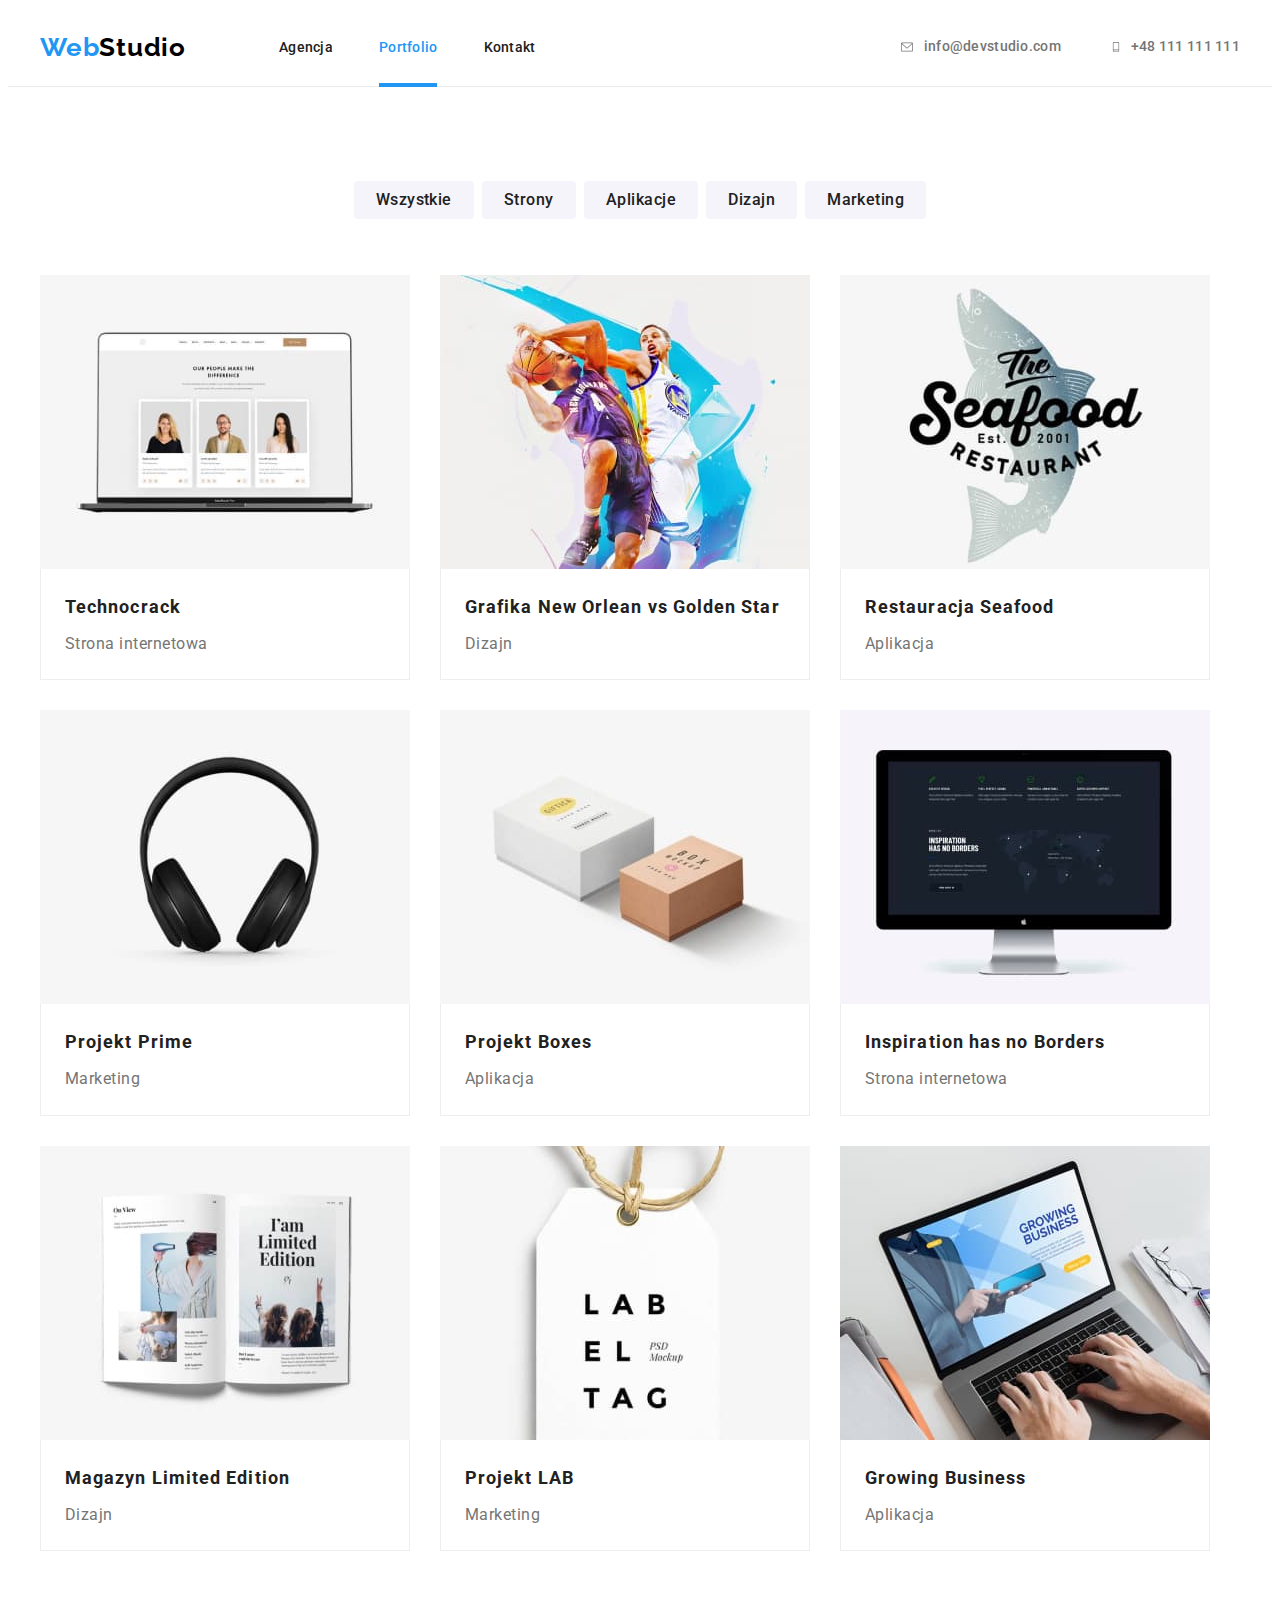
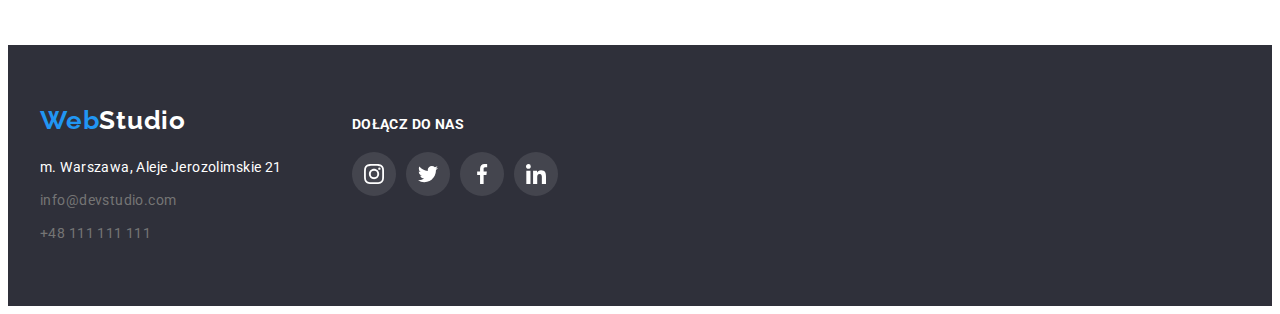
==== portfolio.html @ 90dc6b19 "Initial commit" ====
<!DOCTYPE html>
<html lang="pl">
  <head>
    <meta charset="UTF-8" />
    <meta http-equiv="X-UA-Compatible" content="IE=edge" />
    <meta name="viewport" content="width=device-width, initial-scale=1.0" />
    <title>Portfolio</title>

    <link rel="preconnect" href="https://fonts.googleapis.com" />
    <link rel="preconnect" href="https://fonts.gstatic.com" crossorigin />
    <link
      href="https://fonts.googleapis.com/css2?family=Raleway:wght@700&family=Roboto:wght@400;500;700;900&display=swap"
      rel="stylesheet"
    />
    <link
      rel="stylesheet"
      href="https://cdnjs.cloudflare.com/ajax/libs/modern-normalize/2.0.0/modern-normalize.min.css"
      integrity="sha512-4xo8blKMVCiXpTaLzQSLSw3KFOVPWhm/TRtuPVc4WG6kUgjH6J03IBuG7JZPkcWMxJ5huwaBpOpnwYElP/m6wg=="
      crossorigin="anonymous"
      referrerpolicy="no-referrer"
    />
    <link rel="stylesheet" href="./css/styles.css" />
  </head>
  <body>
    <header class="border">
      <div class="header container">
        <a href="./index.html" class="logo-web"
          >Web<span class="logo-studio">Studio</span></a
        >
        <nav>
          <ul class="header-nav">
            <li>
              <a class="header-link" href="./index.html">Agencja</a>
            </li>
            <li>
              <a class="header-link current" href="./portfolio.html"
                >Portfolio</a
              >
               <div class="underscore-portfolio"></div>
            </li>
            <li>
              <a class="header-link" href="./portfolio.html">Kontakt</a>
            </li>
          </ul>
        </nav>
        <ul class="header-mail-tel">
        <li class="header-mail-box">
          <a class="header-contact" href="mailto:info@devstudio.com">
            <svg
             class="header-icon" 
              width="16px"
              height="12px">
              <use href="./images/icons.svg#icon-envelope-1"></use>
            </svg>info@devstudio.com</a>
          </li>
          <li class="header-tel-box">
            <a class="header-contact" href="tel:+48111111111">
               <svg
              class="header-icon"
              width="10px"
              height="16px">
                <use href="./images/icons.svg#icon-smartphone"></use>
               </svg>+48 111 111 111</a>
       </li>
        </ul>
      </div>
    </header>

    <main>
       <section class="section">
         <div class="container">
          <ul class="button-block">
            <li>
              <button class="button-link" type="button">Wszystkie</button>
            </li>
            <li>
              <button class="button-link" type="button">Strony</button>
            </li>
            <li>
              <button class="button-link" type="button">Aplikacje</button>
            </li>
            <li>
              <button class="button-link" type="button">Dizajn</button>
            </li>
            <li>
              <button class="button-link" type="button">Marketing</button>
            </li>
          </ul>

          <ul class="block">
            <li class="portfolio-frame">
              <a href="" class="portfolio-link">
                <div class="div-portfolio-img">
              <img
                src="./images/portfolio1.jpg"
                alt="laptop"
                width="370"
                height="294"
              />
              <div class="portfolio-overlay">
                    <p class="paragraph-img">
                      Technocrack jest popularną platformą wykorzystywaną do
                      rozpowszechniania koronawirusa. Firmy wykorzystują tę
                      platformę do celów szpiegowskich i ataków na
                      niezabezpieczone serwery konkurencji
                    </p>
                  </div>
            </div>
              <div class="under-frame">
                <h3 class="h3-portfolio">Technocrack</h3>
                <p class="paragraph-portfolio">Strona internetowa</p>
              </div>
              </a>
            </li>

            <li class="portfolio-frame">
              <a href="" class="portfolio-link">
                 <div class="div-portfolio-img">
              <img
                src="./images/portfolio2.jpg"
                alt="basketball players"
                width="370"
                height="294"
              />
                <div class="portfolio-overlay">
                    <p class="paragraph-img">
                      Technocrack jest popularną platformą wykorzystywaną do
                      rozpowszechniania koronawirusa. Firmy wykorzystują tę
                      platformę do celów szpiegowskich i ataków na
                      niezabezpieczone serwery konkurencji
                    </p>
                  </div>
                  </div>
              <div class="under-frame">
                <h3 class="h3-portfolio">Grafika New Orlean vs Golden Star</h3>
                <p class="paragraph-portfolio">Dizajn</p>
              </div>
              </a>
            </li>

            <li class="portfolio-frame">
              <a href="" class="portfolio-link">
                 <div class="div-portfolio-img">
              <img
                src="./images/portfolio3.jpg"
                alt="logo of seafood restaurant"
                width="370"
                height="294"
              />
                <div class="portfolio-overlay">
                    <p class="paragraph-img">
                      Technocrack jest popularną platformą wykorzystywaną do
                      rozpowszechniania koronawirusa. Firmy wykorzystują tę
                      platformę do celów szpiegowskich i ataków na
                      niezabezpieczone serwery konkurencji
                    </p>
                  </div>
                  </div>
              <div class="under-frame">
                <h3 class="h3-portfolio">Restauracja Seafood</h3>
                <p class="paragraph-portfolio">Aplikacja</p>
              </div>
              </a>
            </li>

            <li class="portfolio-frame">
              <a href="" class="portfolio-link">
                 <div class="div-portfolio-img">
              <img
                src="./images/portfolio4.jpg"
                alt="headphones"
                width="370"
                height="294"
              />
                <div class="portfolio-overlay">
                    <p class="paragraph-img">
                      Technocrack jest popularną platformą wykorzystywaną do
                      rozpowszechniania koronawirusa. Firmy wykorzystują tę
                      platformę do celów szpiegowskich i ataków na
                      niezabezpieczone serwery konkurencji
                    </p>
                  </div>
                  </div>
              <div class="under-frame">
                <h3 class="h3-portfolio">Projekt Prime</h3>
                <p class="paragraph-portfolio">Marketing</p>
              </div>
              </a>
            </li>

            <li class="portfolio-frame">
              <a href="" class="portfolio-link">
                 <div class="div-portfolio-img">
              <img
                src="./images/portfolio5.jpg"
                alt="boxes"
                width="370"
                height="294"
              />
                <div class="portfolio-overlay">
                    <p class="paragraph-img">
                      Technocrack jest popularną platformą wykorzystywaną do
                      rozpowszechniania koronawirusa. Firmy wykorzystują tę
                      platformę do celów szpiegowskich i ataków na
                      niezabezpieczone serwery konkurencji
                    </p>
                  </div>
                  </div>
              <div class="under-frame">
                <h3 class="h3-portfolio">Projekt Boxes</h3>
                <p class="paragraph-portfolio">Aplikacja</p>
              </div>
              </a>
            </li>

            <li class="portfolio-frame">
              <a href="" class="portfolio-link">
                 <div class="div-portfolio-img">
              <img
                src="./images/portfolio6.jpg"
                alt="monitor"
                width="370"
                height="294"
              />
                <div class="portfolio-overlay">
                    <p class="paragraph-img">
                      Technocrack jest popularną platformą wykorzystywaną do
                      rozpowszechniania koronawirusa. Firmy wykorzystują tę
                      platformę do celów szpiegowskich i ataków na
                      niezabezpieczone serwery konkurencji
                    </p>
                  </div>
                  </div>
              <div class="under-frame">
                <h3 class="h3-portfolio">Inspiration has no Borders</h3>
                <p class="paragraph-portfolio">Strona internetowa</p>
              </div>
              </a>
            </li>

            <li class="portfolio-frame">
              <a href="" class="portfolio-link">
                 <div class="div-portfolio-img">
                <img
                src="./images/portfolio7.jpg"
                alt="magazine"
                width="370"
                height="294"
              />
                <div class="portfolio-overlay">
                    <p class="paragraph-img">
                      Technocrack jest popularną platformą wykorzystywaną do
                      rozpowszechniania koronawirusa. Firmy wykorzystują tę
                      platformę do celów szpiegowskich i ataków na
                      niezabezpieczone serwery konkurencji
                    </p>
                  </div>
                  </div>
              <div class="under-frame">
                <h3 class="h3-portfolio">Magazyn Limited Edition</h3>
                <p class="paragraph-portfolio">Dizajn</p>
              </div>
              </a>
            </li>

            <li class="portfolio-frame">
              <a href="" class="portfolio-link">
                 <div class="div-portfolio-img">
              <img
                src="./images/portfolio8.jpg"
                alt="label tag"
                width="370"
                height="294"
              />
                <div class="portfolio-overlay">
                    <p class="paragraph-img">
                      Technocrack jest popularną platformą wykorzystywaną do
                      rozpowszechniania koronawirusa. Firmy wykorzystują tę
                      platformę do celów szpiegowskich i ataków na
                      niezabezpieczone serwery konkurencji
                    </p>
                  </div>
                  </div>
              <div class="under-frame">
                <h3 class="h3-portfolio">Projekt LAB</h3>
                <p class="paragraph-portfolio">Marketing</p>
              </div>
              </a>
            </li>

            <li class="portfolio-frame">
              <a href="" class="portfolio-link">
                 <div class="div-portfolio-img">
              <img
                src="./images/portfolio9.jpg"
                alt="typing on laptop keyboard"
                width="370"
                height="294"
              />
                <div class="portfolio-overlay">
                    <p class="paragraph-img">
                      Technocrack jest popularną platformą wykorzystywaną do
                      rozpowszechniania koronawirusa. Firmy wykorzystują tę
                      platformę do celów szpiegowskich i ataków na
                      niezabezpieczone serwery konkurencji
                    </p>
                  </div>
                  </div>
              <div class="under-frame">
                <h3 class="h3-portfolio">Growing Business</h3>
                <p class="paragraph-portfolio">Aplikacja</p>
              </div>
              </a>
            </li>
          </ul>
        </section>
      </div>
    </main>

    <footer>
      <div class="container one-block">
        <div>
        <a href="./index.html" class="logo-web-footer"
          >Web<span class="logo-footer">Studio</span></a
        >
        <address class="footer-address">
          <ul>
            <li class="footer-between">
              <a
                class="footer-link"
                href="address:m.warszawa,alejejerozolimskie21"
                >m. Warszawa, Aleje Jerozolimskie 21</a
              >
            </li>
            <li class="footer-between">
              <a class="footer-link2" href="mailto:info@devstudio.com"
                >info@devstudio.com</a
              >
            </li>
            <li class="footer-between">
              <a class="footer-link2" href="tel:+48111111111"
                >+48 111 111 111</a
              >
            </li>
          </ul>
        </address>
        </div>

   <div class="block-two">
            <p class="join-us-h3">DOŁĄCZ DO NAS</p>
            <ul class="footer-media">
              <li>
                <a href="#" class="footer-icon-li">
                <svg
                class="footer-icon"
                width="20px"
                height="20px">
                  <use href="./images/icons.svg#icon-instagram-2"></use>
                </svg>
                </a>
              </li>
              <li>
                <a href="#" class="footer-icon-li">
                <svg
                class="footer-icon"
                width="20px"
                height="20px">
                  <use href="./images/icons.svg#icon-twitter-1"></use>
                </svg>
                </a>
              </li>
              <li>
                <a href="#" class="footer-icon-li">
                <svg
                class="footer-icon"
                width="20px"
                height="20px">
                  <use href="./images/icons.svg#icon-facebook-1"></use>
                </svg>
                </a>
              </li>
              <li>
                <a href="#" class="footer-icon-li">
                <svg
                class="footer-icon"
                width="20px"
                height="20px">
                  <use href="./images/icons.svg#icon-linkedin-1"></use>
                </svg>
                </a>
              </li>
            </ul>
        </div>
        </div>
    </footer>
  </body>
</html>
---- css/styles.css ----
:root {
  --font-primary: "Roboto", sans-serif;
  --font-secondary: "Raleway", sans-serif;
  --color-primary: #212121;
  --color-secondary: #757575;
  --color-light: #ffffff;
  --color-hover: #2196f3;
  --background-color: #f5f4fa;
}

body {
  font-family: var(--font-primary);
  background: var(--color-light);
  color: var(--color-primary);
  font-size: 14px;
  letter-spacing: 0.03em;
}

h1,
h2,
h3,
h4,
h5,
h6,
p {
  margin: 0;
}

img {
  display: block;
  max-width: 100%;
  height: auto;
}

ul,
ol {
  list-style: none;
  padding-left: 0;
  margin: 0;
}

.section {
  padding-top: 94px;
  padding-bottom: 94px;
}

.container {
  width: 1200px;
  margin: 0 auto;
  padding: 0 15px;
}

.header {
  display: flex;
  align-items: center;
}

.border {
  border-bottom: 1px solid #ececec;
}

address {
  font-style: normal;
}

a {
  text-decoration: none;
}

.header-link {
  color: #212121;
  font-weight: 500;
  font-size: 14px;
  line-height: 1.1;
  letter-spacing: 0.02em;
  transition: color 250ms cubic-bezier(0.4, 0, 0.2, 1);
}

.header-nav {
  display: flex;
  column-gap: 46px;
  padding: 31px 0;
}

nav {
  margin-left: 93px;
}

.current {
  color: #2196f3;
}

.underscore-index {
  position: relative;
  background: #2196f3;
  top: 28px;
  border-radius: 2px;
}

.underscore-index::after {
  content: "";
  display: block;
  position: absolute;
  width: 53px;
  height: 4px;
  background-color: #2196f3;
}

.underscore-portfolio {
  position: relative;
  background: #2196f3;
  top: 28px;
  border-radius: 2px;
}

.underscore-portfolio::after {
  content: "";
  display: block;
  position: absolute;
  width: 58px;
  height: 4px;
  background-color: #2196f3;
}

.header-link:hover,
.header-link:focus {
  color: #2196f3;
}

.header-mail-tel {
  display: flex;
  margin-left: auto;
  gap: 50px;
}

.header-mail-box {
  width: 161px;
  height: 16px;
}

.header-tel-box {
  height: 16px;
}

.header-icon {
  fill: currentColor;
  margin-right: 10px;
}

.header-contact {
  color: #757575;
  font-size: 14px;
  line-height: 1.1;
  font-weight: 500;
  letter-spacing: 0.02em;
  display: flex;
  align-items: center;
  transition: color 250ms cubic-bezier(0.4, 0, 0.2, 1);
}

.header-contact:hover,
.header-contact:focus {
  color: #2196f3;
}

.button-block {
  display: flex;
  justify-content: center;
  margin-bottom: 56px;
  gap: 8px;
}

.button-link {
  cursor: pointer;
  font-weight: 500;
  font-size: 16px;
  line-height: 1.6;
  letter-spacing: 0.03em;
  background: #f5f4fa;
  border-radius: 4px;
  color: #212121;
  border: #f5f4fa;
  font-family: inherit;
  display: block;
  border: none;
  padding: 6px 22px;
  transition: 250ms cubic-bezier(0.4, 0, 0.2, 1);
  transition-property: color, background-color, box-shadow;
}

.button-link:hover,
.button-link:focus {
  background-color: #2196f3;
  color: #ffffff;
  box-shadow: inset 0px 2px 2px 0 rgba(0, 0, 0, 0.12),
    inset 0 1px 2px 0 rgba(0, 0, 0, 0.08), inset 0 3px 1px 0 rgba(0, 0, 0, 0.1);
}

.portfolio-frame {
  width: 370px;
}

.portfolio-link {
  display: block;
  transition: box-shadow 250ms cubic-bezier(0.4, 0, 0.2, 1);
}

.portfolio-link:hover,
.portfolio-link:focus {
  box-shadow: 1px 4px 6px 0 rgba(0, 0, 0, 0.16), 0 4px 4px 0 rgba(0, 0, 0, 0.06),
    0 1px 1px 0 rgba(0, 0, 0, 0.12);
}

.div-portfolio-img {
  overflow: hidden;
  position: relative;
}

.paragraph-img {
  font-family: "Roboto";
  font-weight: 400;
  font-size: 18px;
  line-height: 1.6;
  letter-spacing: 0.03em;
  color: #fff;
  padding: 30px 24px;
}

.portfolio-overlay {
  position: absolute;
  inset: 0;
  padding: 0.5em;
  width: 370px;
  height: 294px;
  background-color: rgba(33, 150, 243, 0.9);
  transform: translateY(100%);
  transition: 250ms cubic-bezier(0.4, 0, 0.2, 1);
}

.portfolio-link:hover .portfolio-overlay,
.portfolio-link:focus .portfolio-overlay {
  transform: translateY(0);
}

.h3-portfolio {
  color: #212121;
  font-size: 18px;
  line-height: 2;
  font-weight: 700;
  letter-spacing: 0.06em;
  margin-bottom: 4px;
}

.under-frame {
  padding: 20px 24px;
  border: 1px solid #eeeeee;
  border-top: 0;
}

.paragraph-portfolio {
  color: #757575;
  font-size: 16px;
  line-height: 1.9;
  font-weight: 400;
  letter-spacing: 0.03em;
}

.block {
  display: flex;
  gap: 30px;
  flex-wrap: wrap;
}

footer {
  background: #2f303a;
  padding: 60px 0;
}

.logo-footer {
  color: #ffffff;
}

.logo-web-footer {
  color: #2196f3;
  font-family: Raleway;
  font-size: 26px;
  line-height: 1.2;
  font-weight: 700;
  letter-spacing: 0.03em;
}

.footer-address {
  margin-top: 20px;
}

.footer-link {
  color: #ffffff;
  font-size: 14px;
  line-height: 1.7;
  font-weight: 400;
  letter-spacing: 0.03em;
  transition: color 250ms cubic-bezier(0.4, 0, 0.2, 1);
}

.footer-link:hover,
.footer-link:focus {
  color: #2196f3;
}

.footer-link2 {
  color: #757575;
  font-size: 14px;
  line-height: 1.7;
  font-weight: 400;
  letter-spacing: 0.03em;
  transition: color 250ms cubic-bezier(0.4, 0, 0.2, 1);
}

.one-block {
  display: flex;
  align-items: baseline;
}

.join-us-h3 {
  display: flex;
  color: #ffffff;
  font-size: 14px;
  font-weight: 700;
  line-height: 16px;
  letter-spacing: 0.03em;
}

.block-two {
  margin-left: 70px;
}

.footer-media {
  justify-content: center;
  display: flex;
  gap: 10px;
  margin-top: 20px;
}

.footer-icon-li {
  display: flex;
  background-color: rgba(255, 255, 255, 0.1);
  fill: #fff;
  width: 44px;
  height: 44px;
  border-radius: 50%;
  transition: background-color 250ms cubic-bezier(0.4, 0, 0.2, 1);
}

.footer-icon {
  fill: #fff;
  margin: 12px;
}

.footer-icon-li:hover,
.footer-icon-li:focus {
  background-color: #2196f3;
}

.footer-between:not(:last-child) {
  margin-bottom: 9px;
}

.footer-link2:hover,
.footer-link2:focus {
  color: #2196f3;
}

.webstudio-h1 {
  box-sizing: border-box;
  width: 696px;
  font-size: 44px;
  line-height: 1.4;
  font-weight: 900;
  letter-spacing: 0.06em;
  text-transform: uppercase;
  color: #ffffff;
  text-align: center;
  margin: 0 auto;
  margin-bottom: 30px;
}

.webstudio-section {
  background-color: #2f303a;
  padding: 200px 0;
  background-image: linear-gradient(
      rgba(47, 48, 58, 0.4),
      rgba(47, 48, 58, 0.4)
    ),
    url(../images/image-header.jpg);
  background-position: center;
  background-size: cover;
  max-width: 1600px;
  min-height: 600px;
  margin: 0 auto;
}

.button-webstudio {
  font-family: "Roboto";
  background: #2196f3;
  color: #ffffff;
  font-size: 16px;
  line-height: 1.9;
  font-weight: 700;
  display: block;
  border: none;
  cursor: pointer;
  align-items: center;
  text-align: center;
  padding: 10px 41px;
  margin: 0 auto;
  letter-spacing: 0.06em;
  box-shadow: 0px 4px 4px rgba(0, 0, 0, 0.15);
  border-radius: 4px;
}

.is-hidden {
  pointer-events: none;
  visibility: hidden;
  opacity: 0;
}
.backdrop {
  position: fixed;
  width: 100%;
  height: 100%;
  left: 0px;
  top: 0px;
  background-color: rgba(0, 0, 0, 0.2);
  transition: visibility 250ms cubic-bezier(0.4, 0, 0.2, 1),
    opacity 250ms cubic-bezier(0.4, 0, 0.2, 1);
}

.modal {
  width: 528px;
  height: 581px;
  background: #ffffff;
  box-shadow: 0px 1px 3px rgba(0, 0, 0, 0.12), 0px 1px 1px rgba(0, 0, 0, 0.14),
    0px 2px 1px rgba(0, 0, 0, 0.2);
  top: 50%;
  left: 50%;
  position: absolute;
  transform: translate(-50%, -50%);
}

@keyframes windowmodel {
  0% {
    transform: scale(0);
  }
  100% {
    transform: scale(1);
  }
}

.close {
  border: 1px solid rgba(0, 0, 0, 0.1);
  width: 30px;
  height: 30px;
  top: 8px;
  right: 8px;
  background-color: #fff;
  position: absolute;
  border-radius: 50%;
  display: flex;
  align-items: center;
  justify-content: center;
  cursor: pointer;
}

.logo-studio {
  color: #000000;
}

.logo-web {
  color: #2196f3;
  font-family: Raleway;
  font-size: 26px;
  line-height: 1.2;
  font-weight: 700;
  letter-spacing: 0.03em;
}

.lorem-section {
  display: flex;
  gap: 30px;
}

.lorem-block {
  height: 120px;
  background-color: #f5f4fa;
  border-radius: 4px;
  margin-bottom: 30px;
  display: flex;
  align-items: center;
  justify-content: center;
}

.lorem-h2 {
  color: #212121;
  font-size: 14px;
  line-height: 1.1;
  font-weight: 700;
  letter-spacing: 0.03em;
  text-transform: uppercase;
}

.paragraph-lorem {
  color: #757575;
  font-size: 14px;
  line-height: 1.7;
  font-weight: 400;
  letter-spacing: 0.03em;
  margin-top: 10px;
}

.work {
  padding-top: 0;
}

.our-job-h2 {
  color: #212121;
  font-size: 36px;
  line-height: 1.2;
  font-weight: 700;
  text-align: center;
  letter-spacing: 0.03em;
  margin-bottom: 50px;
}

.our-job-block {
  display: flex;
  gap: 30px;
}

.label {
  display: flex;
  justify-content: center;
  align-items: center;
  font-weight: 700;
  font-size: 14px;
  line-height: 1.1;
  letter-spacing: 0.03em;
  text-transform: uppercase;
  color: #ffffff;
  position: absolute;
  width: 100%;
  height: 70px;
  background: rgba(47, 48, 58, 0.8);
  bottom: 0;
}

.img-label {
  position: relative;
  margin: 0;
}

.our-team-h2 {
  color: #212121;
  font-size: 36px;
  line-height: 1.2;
  font-weight: 700;
  text-align: center;
  letter-spacing: 0.03em;
  margin-bottom: 50px;
}

.our-team {
  background: #f5f4fa;
}

.our-team-frame {
  width: 270px;
  background: #ffffff;
  /* material shadow v1 */
  box-shadow: 0px 1px 3px rgba(0, 0, 0, 0.12), 0px 1px 1px rgba(0, 0, 0, 0.14),
    0px 2px 1px rgba(0, 0, 0, 0.2);
  border-radius: 0px 0px 4px 4px;
}

.our-team-block {
  display: flex;
  gap: 30px;
}

.photo-name {
  color: #212121;
  font-size: 16px;
  line-height: 1.2;
  font-weight: 500;
  text-align: center;
  letter-spacing: 0.03em;
}

.under-photo {
  padding-top: 30px;
  padding-bottom: 30px;
}

.our-team-media {
  display: flex;
  max-width: 206px;
  justify-content: space-around;
  margin: auto;
  margin-bottom: 18px;
}

.work-position {
  color: #757575;
  font-size: 16px;
  line-height: 1.2;
  font-weight: 400;
  text-align: center;
  letter-spacing: 0.03em;
  margin-top: 10px;
}

.social-media {
  display: flex;
  margin-top: 16px;
  justify-content: center;
  gap: 10px;
}

.social-media-icons {
  width: 44px;
  height: 44px;
  border-radius: 50%;
  display: flex;
  align-items: center;
  justify-content: center;
  color: #afb1b8;
  transition: color 250ms cubic-bezier(0.4, 0, 0.2, 1),
    background-color 250ms cubic-bezier(0.4, 0, 0.2, 1);
}

.social-media-icons:hover,
.social-media-icons:focus {
  background-color: #2196f3;
  color: #fff;
}

.media-icons {
  fill: currentColor;
}

.clients-section {
  padding: 94px 0;
}

.our-clients-h2 {
  font-family: Roboto;
  font-size: 36px;
  font-weight: 700;
  line-height: 42px;
  letter-spacing: 0.03em;
  text-align: center;
  margin-bottom: 50px;
}

.client-icon-block {
  display: flex;
  gap: 30px;
}

.client-icon-div {
  display: flex;
  width: 170px;
  height: 92px;
  justify-content: center;
  align-items: center;
  border: 1px solid currentColor;
  border-radius: 4px;
  color: rgba(175, 177, 184, 1);
  transition: color 250ms cubic-bezier(0.4, 0, 0.2, 1);
}

.client-icon {
  fill: currentColor;
}

.client-icon-div:hover,
.client-icon-div:focus {
  color: #2196f3;
}
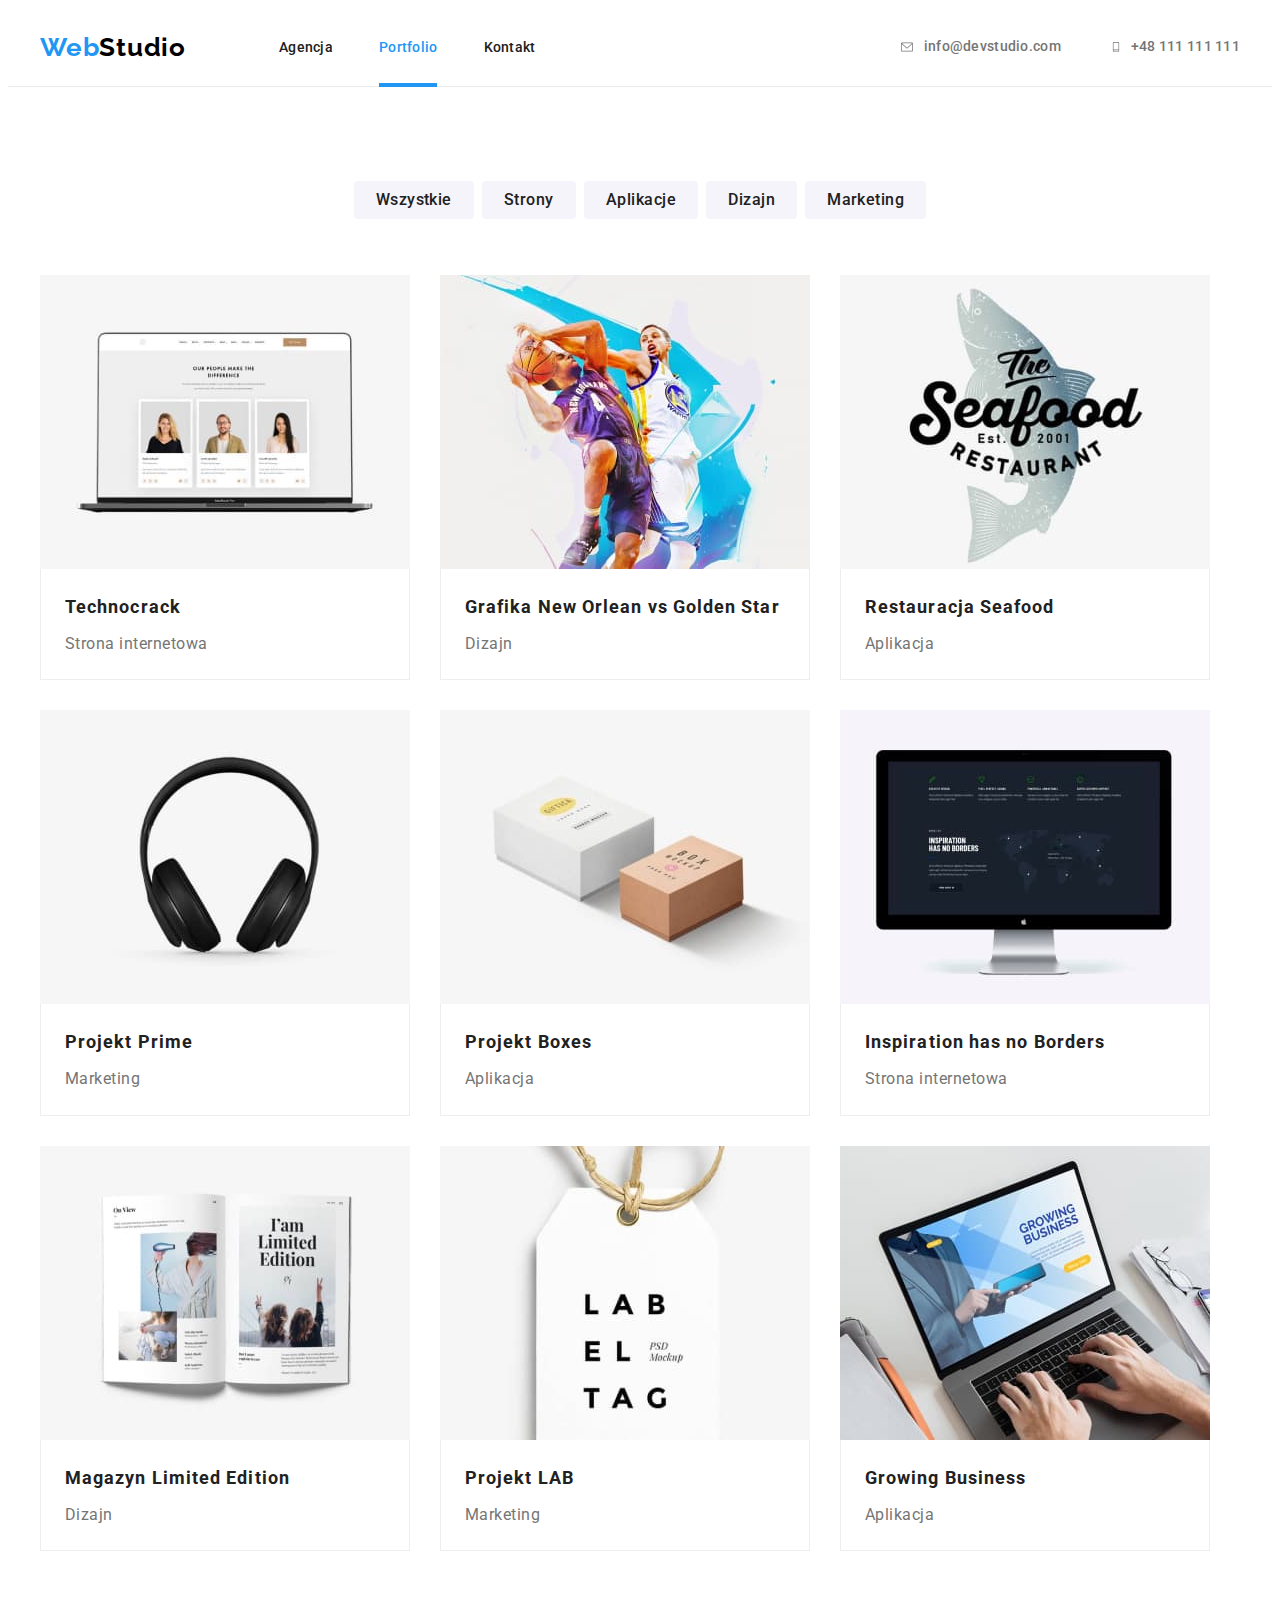
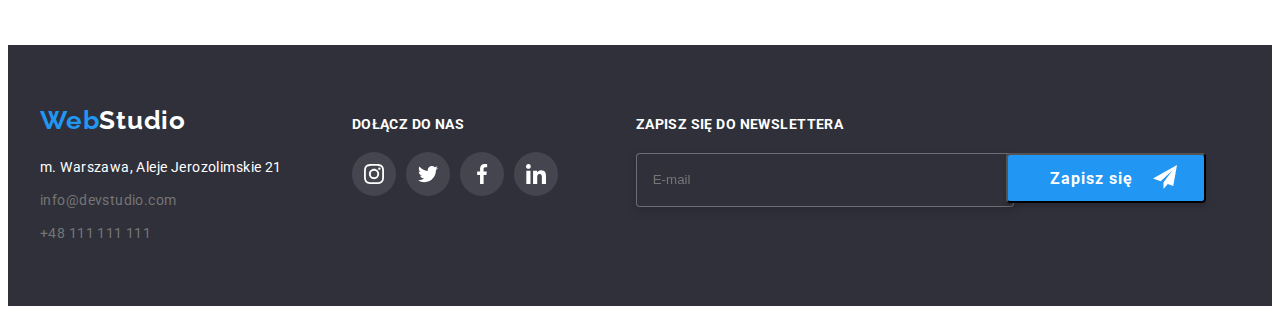
==== commit f79926d4: "git commit -m "feat: hw 06"" ====
--- a/portfolio.html
+++ b/portfolio.html
@@ -50,7 +50,7 @@
              class="header-icon" 
               width="16px"
               height="12px">
-              <use href="./images/icons.svg#icon-envelope-1"></use>
+              <use href="./images/icons.svg/icons.index.svg#icon-envelope-1"></use>
             </svg>info@devstudio.com</a>
           </li>
           <li class="header-tel-box">
@@ -59,7 +59,7 @@
               class="header-icon"
               width="10px"
               height="16px">
-                <use href="./images/icons.svg#icon-smartphone"></use>
+                <use href="./images/icons.svg/icons.index.svg#icon-smartphone"></use>
                </svg>+48 111 111 111</a>
        </li>
         </ul>
@@ -355,7 +355,7 @@
                 class="footer-icon"
                 width="20px"
                 height="20px">
-                  <use href="./images/icons.svg#icon-instagram-2"></use>
+                  <use href="./images/icons.svg/icons.index.svg#icon-instagram-2"></use>
                 </svg>
                 </a>
               </li>
@@ -365,7 +365,7 @@
                 class="footer-icon"
                 width="20px"
                 height="20px">
-                  <use href="./images/icons.svg#icon-twitter-1"></use>
+                  <use href="./images/icons.svg/icons.index.svg#icon-twitter-1"></use>
                 </svg>
                 </a>
               </li>
@@ -375,7 +375,7 @@
                 class="footer-icon"
                 width="20px"
                 height="20px">
-                  <use href="./images/icons.svg#icon-facebook-1"></use>
+                  <use href="./images/icons.svg/icons.index.svg#icon-facebook-1"></use>
                 </svg>
                 </a>
               </li>
@@ -385,12 +385,28 @@
                 class="footer-icon"
                 width="20px"
                 height="20px">
-                  <use href="./images/icons.svg#icon-linkedin-1"></use>
+                  <use href="./images/icons.svg/icons.index.svg#icon-linkedin-1"></use>
                 </svg>
                 </a>
               </li>
             </ul>
         </div>
+         <div class="newsletter-footer">
+      <form name="newsletter">
+        <label class="newsletter-label" for="newsletter-email">Zapisz się do newslettera</label>
+        <input class="newsletter-input"
+               type="email"
+               name="newsletter-email"
+               id="newsletter-email"
+               placeholder="E-mail">
+        <button class="newsletter-button" type="submit">
+          Zapisz się
+          <svg  class="newsletter-icon" width="24px" height="24px">
+            <use href="./images/icons.svg/icons-form.svg#icon-send"></use>icon-send
+          </svg>
+        </button>
+      </form>
+    </div>
         </div>
     </footer>
   </body>
--- a/css/styles.css
+++ b/css/styles.css
@@ -368,6 +368,59 @@
 .footer-link2:hover,
 .footer-link2:focus {
   color: #2196f3;
+}
+
+.newsletter-footer {
+  margin-left: 78px;
+}
+
+.newsletter-label {
+  display: flex;
+  font-family: "Roboto";
+  font-style: normal;
+  font-weight: 700;
+  font-size: 14px;
+  line-height: 1.1;
+  letter-spacing: 0.03em;
+  text-transform: uppercase;
+  color: #ffffff;
+  padding-bottom: 20px;
+}
+
+.newsletter-input {
+  position: absolute;
+  width: 358px;
+  height: 50px;
+  border: 1px solid rgba(255, 255, 255, 0.3);
+  filter: drop-shadow(0px 4px 4px rgba(0, 0, 0, 0.15));
+  border-radius: 4px;
+  background-color: #2f303a;
+  padding-left: 16px;
+}
+
+.newsletter-button {
+  position: relative;
+  width: 200px;
+  height: 50px;
+  background-color: #2196f3;
+  box-shadow: 0px 4px 4px rgba(0, 0, 0, 0.15);
+  border-radius: 4px;
+  font-family: "Roboto";
+  font-style: normal;
+  font-weight: 700;
+  font-size: 16px;
+  line-height: 1.9;
+  justify-content: center;
+  align-items: center;
+  letter-spacing: 0.06em;
+  color: #ffffff;
+  margin-left: 370px;
+}
+
+.newsletter-icon {
+  position: relative;
+  top: 5px;
+  left: 16px;
 }
 
 .webstudio-h1 {
@@ -470,6 +523,179 @@
   cursor: pointer;
 }
 
+.modal-form {
+  position: relative;
+  display: flex;
+  flex-direction: column;
+  padding-top: 40px;
+}
+
+.form-legend {
+  font-family: "Roboto";
+  font-weight: 700;
+  font-size: 20px;
+  line-height: 1.15;
+  letter-spacing: 0.03em;
+  align-items: center;
+  text-align: center;
+  color: #212121;
+  margin-top: 2px;
+  margin-bottom: 12px;
+}
+
+.label-form {
+  display: flex;
+  flex-direction: column;
+  align-content: space-around;
+  font-family: "Roboto";
+  font-weight: 400;
+  font-size: 12px;
+  line-height: 1.2;
+  letter-spacing: 0.01em;
+  color: #757575;
+  padding-left: 40px;
+}
+
+.label-span {
+  margin-bottom: 10px;
+}
+
+.comment {
+  padding-bottom: 0;
+  margin-bottom: 20px;
+}
+
+.form-div {
+  display: flex;
+  width: 448px;
+  height: 40px;
+  border: 1px solid rgba(33, 33, 33, 0.2);
+  border-radius: 4px;
+  margin-bottom: 10px;
+}
+
+.form-input {
+  margin: 10px auto 10px 0;
+  width: 366px;
+  height: 20px;
+  border: none;
+  outline-color: transparent;
+}
+
+.comment-div {
+  display: flex;
+  position: relative;
+  width: 448px;
+  border: 1px solid rgba(33, 33, 33, 0.2);
+  border-radius: 4px;
+}
+
+.textarea-input {
+  resize: none;
+  margin: 12px auto;
+  width: 416px;
+  border: none;
+  outline-color: transparent;
+}
+
+.textarea-input::placeholder {
+  font-family: "Roboto";
+  font-style: normal;
+  font-weight: 400;
+  font-size: 12px;
+  line-height: 1.2;
+  letter-spacing: 0.01em;
+  color: rgba(117, 117, 117, 0.5);
+}
+
+.label-form:focus-within .form-div,
+.label-form:focus-within .comment-div {
+  border-color: #2196f3;
+}
+
+.form-icon {
+  fill: #212121;
+  margin: auto;
+}
+
+.label-form:focus-within .form-icon {
+  fill: #2196f3;
+}
+
+.form-checkbox {
+  position: relative;
+  -moz-appearance: none;
+  -webkit-appearance: none;
+  appearance: none;
+  top: 20px;
+  width: 16px;
+  height: 15px;
+}
+
+.square-svg {
+  position: relative;
+  left: 54px;
+}
+
+.tick-svg {
+  position: relative;
+  fill: #fff;
+  background-color: #2196f3;
+  left: 54px;
+  bottom: 19px;
+  width: 16px;
+  height: 17px;
+  border-radius: 4px;
+  visibility: hidden;
+}
+.form-checkbox:checked ~ .tick-svg {
+  visibility: visible;
+}
+.form-checkbox:checked + .square-svg {
+  visibility: hidden;
+}
+
+.form-regulations {
+  position: relative;
+  left: 79px;
+  bottom: 42px;
+  font-family: "Roboto";
+  font-style: normal;
+  font-weight: 400;
+  font-size: 14px;
+  line-height: 1.7;
+  letter-spacing: 0.03em;
+  color: #757575;
+}
+
+.regulations,
+.regulations:hover,
+.regulations:focus,
+.regulations:visited {
+  color: #2196f3;
+}
+
+.regulations-label {
+  padding-left: 55px;
+}
+
+.form-button {
+  position: relative;
+  font-family: "Roboto";
+  font-weight: 700;
+  font-size: 16px;
+  line-height: 1.9;
+  letter-spacing: 0.06em;
+  color: #ffffff;
+  background-color: #2196f3;
+  width: 200px;
+  height: 50px;
+  border: none;
+  border-radius: 4px;
+  margin-left: 164px;
+  bottom: 20px;
+}
+
 .logo-studio {
   color: #000000;
 }
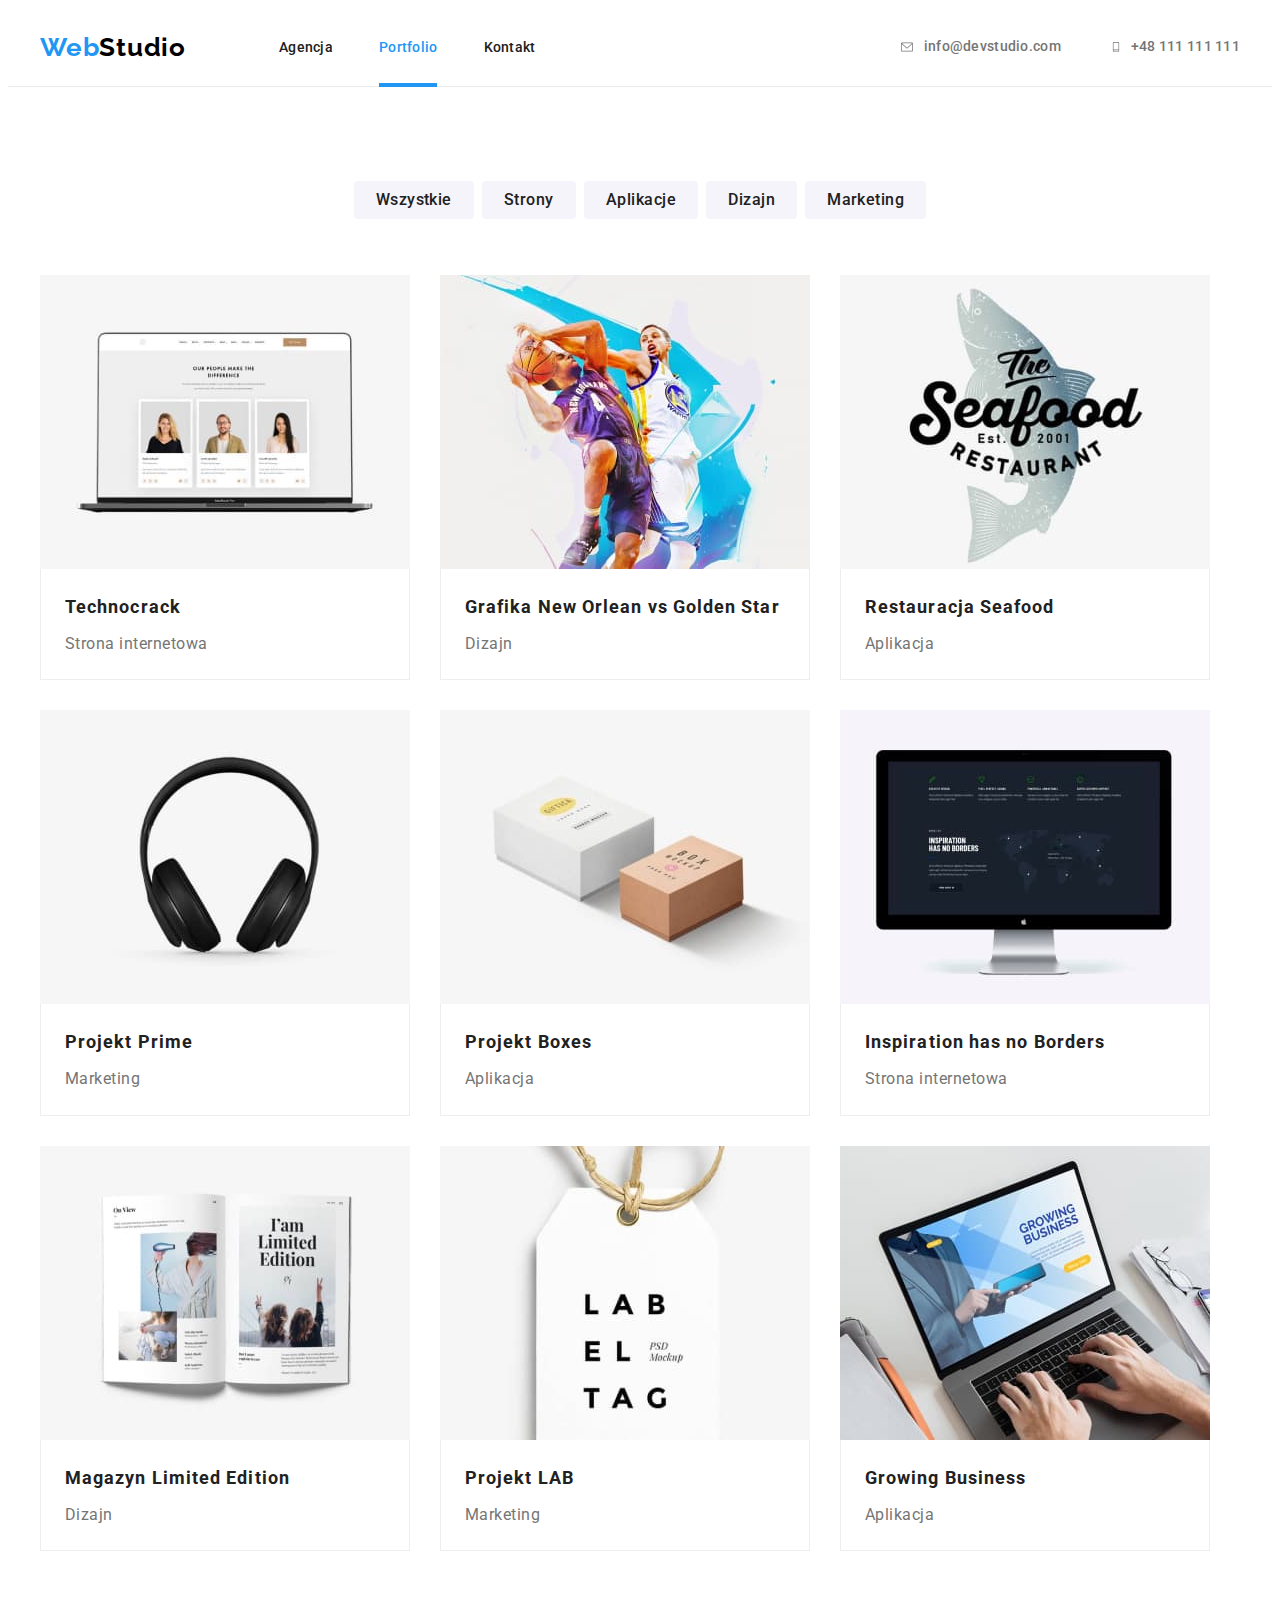
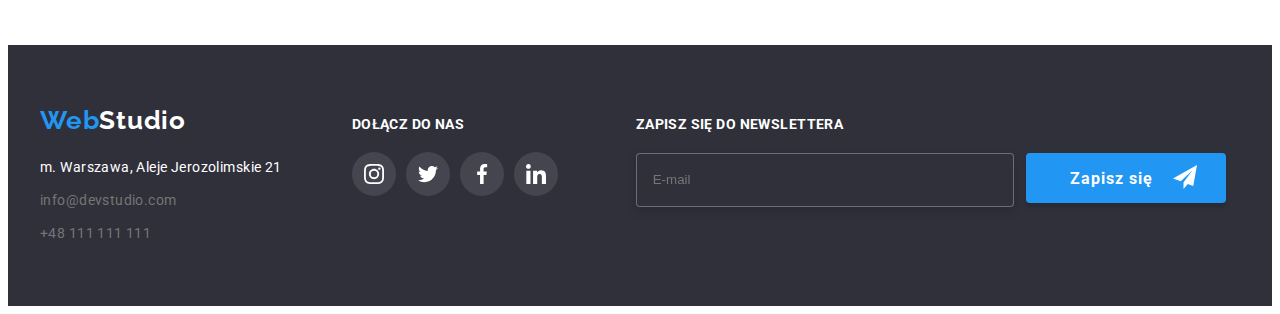
==== commit 9c7f56de: "git commit -m "feat: footer fixed "" ====
--- a/portfolio.html
+++ b/portfolio.html
@@ -394,6 +394,7 @@
          <div class="newsletter-footer">
       <form name="newsletter">
         <label class="newsletter-label" for="newsletter-email">Zapisz się do newslettera</label>
+        <div class="newsletter-block">
         <input class="newsletter-input"
                type="email"
                name="newsletter-email"
@@ -405,8 +406,9 @@
             <use href="./images/icons.svg/icons-form.svg#icon-send"></use>icon-send
           </svg>
         </button>
+        </div>
+         </div>
       </form>
-    </div>
         </div>
     </footer>
   </body>
--- a/css/styles.css
+++ b/css/styles.css
@@ -384,11 +384,10 @@
   letter-spacing: 0.03em;
   text-transform: uppercase;
   color: #ffffff;
-  padding-bottom: 20px;
+  margin-bottom: 20px;
 }
 
 .newsletter-input {
-  position: absolute;
   width: 358px;
   height: 50px;
   border: 1px solid rgba(255, 255, 255, 0.3);
@@ -396,6 +395,11 @@
   border-radius: 4px;
   background-color: #2f303a;
   padding-left: 16px;
+  transition: background-color 250ms cubic-bezier(0.4, 0, 0.2, 1);
+}
+
+.newsletter-input:focus {
+  background-color: #fff;
 }
 
 .newsletter-button {
@@ -414,13 +418,19 @@
   align-items: center;
   letter-spacing: 0.06em;
   color: #ffffff;
-  margin-left: 370px;
+  border: none;
+  cursor: pointer;
 }
 
 .newsletter-icon {
   position: relative;
   top: 5px;
   left: 16px;
+}
+
+.newsletter-block {
+  display: flex;
+  gap: 12px;
 }
 
 .webstudio-h1 {
@@ -497,6 +507,7 @@
   left: 50%;
   position: absolute;
   transform: translate(-50%, -50%);
+  padding: 40px;
 }
 
 @keyframes windowmodel {
@@ -523,13 +534,6 @@
   cursor: pointer;
 }
 
-.modal-form {
-  position: relative;
-  display: flex;
-  flex-direction: column;
-  padding-top: 40px;
-}
-
 .form-legend {
   font-family: "Roboto";
   font-weight: 700;
@@ -539,7 +543,6 @@
   align-items: center;
   text-align: center;
   color: #212121;
-  margin-top: 2px;
   margin-bottom: 12px;
 }
 
@@ -553,54 +556,47 @@
   line-height: 1.2;
   letter-spacing: 0.01em;
   color: #757575;
-  padding-left: 40px;
+  transition: color 250ms cubic-bezier(0.4, 0, 0.2, 1);
+  margin-bottom: 10px;
 }
 
 .label-span {
-  margin-bottom: 10px;
-}
-
-.comment {
-  padding-bottom: 0;
-  margin-bottom: 20px;
+  margin-bottom: 4px;
 }
 
 .form-div {
-  display: flex;
-  width: 448px;
-  height: 40px;
-  border: 1px solid rgba(33, 33, 33, 0.2);
-  border-radius: 4px;
-  margin-bottom: 10px;
+  position: relative;
 }
 
 .form-input {
-  margin: 10px auto 10px 0;
-  width: 366px;
+  width: 100%;
   height: 20px;
   border: none;
   outline-color: transparent;
+  height: 40px;
+  outline: 1px solid rgba(33, 33, 33, 0.2);
+  border-radius: 4px;
+  transition: outline 250ms cubic-bezier(0.4, 0, 0.2, 1);
+  padding-left: 42px;
 }
 
 .comment-div {
-  display: flex;
-  position: relative;
-  width: 448px;
-  border: 1px solid rgba(33, 33, 33, 0.2);
+  outline: 1px solid rgba(33, 33, 33, 0.2);
   border-radius: 4px;
+  transition: outline 250ms cubic-bezier(0.4, 0, 0.2, 1);
 }
 
 .textarea-input {
   resize: none;
-  margin: 12px auto;
-  width: 416px;
+  padding: 11px 16px;
+  width: 100%;
+  height: 120px;
   border: none;
   outline-color: transparent;
 }
 
 .textarea-input::placeholder {
   font-family: "Roboto";
-  font-style: normal;
   font-weight: 400;
   font-size: 12px;
   line-height: 1.2;
@@ -608,18 +604,22 @@
   color: rgba(117, 117, 117, 0.5);
 }
 
-.label-form:focus-within .form-div,
+.label-form:focus-within .form-input,
 .label-form:focus-within .comment-div {
-  border-color: #2196f3;
-}
-
-.form-icon {
-  fill: #212121;
-  margin: auto;
+  outline-color: #2196f3;
 }
 
 .label-form:focus-within .form-icon {
   fill: #2196f3;
+}
+
+.form-icon {
+  position: absolute;
+  top: 50%;
+  left: 12px;
+  transform: translateY(-50%);
+  fill: #212121;
+  transition: fill 250ms cubic-bezier(0.4, 0, 0.2, 1);
 }
 
 .form-checkbox {
@@ -632,17 +632,12 @@
   height: 15px;
 }
 
-.square-svg {
-  position: relative;
-  left: 54px;
-}
-
 .tick-svg {
   position: relative;
   fill: #fff;
   background-color: #2196f3;
-  left: 54px;
-  bottom: 19px;
+  left: -16px;
+  bottom: 2px;
   width: 16px;
   height: 17px;
   border-radius: 4px;
@@ -656,9 +651,6 @@
 }
 
 .form-regulations {
-  position: relative;
-  left: 79px;
-  bottom: 42px;
   font-family: "Roboto";
   font-style: normal;
   font-weight: 400;
@@ -675,12 +667,17 @@
   color: #2196f3;
 }
 
+.regulations {
+  transition: color 250ms cubic-bezier(0.4, 0, 0.2, 1);
+}
+
 .regulations-label {
-  padding-left: 55px;
+  display: flex;
+  align-items: center;
+  margin-top: 19px;
 }
 
 .form-button {
-  position: relative;
   font-family: "Roboto";
   font-weight: 700;
   font-size: 16px;
@@ -692,8 +689,10 @@
   height: 50px;
   border: none;
   border-radius: 4px;
-  margin-left: 164px;
-  bottom: 20px;
+  display: block;
+  margin: 0 auto;
+  margin-top: 30px;
+  cursor: pointer;
 }
 
 .logo-studio {
